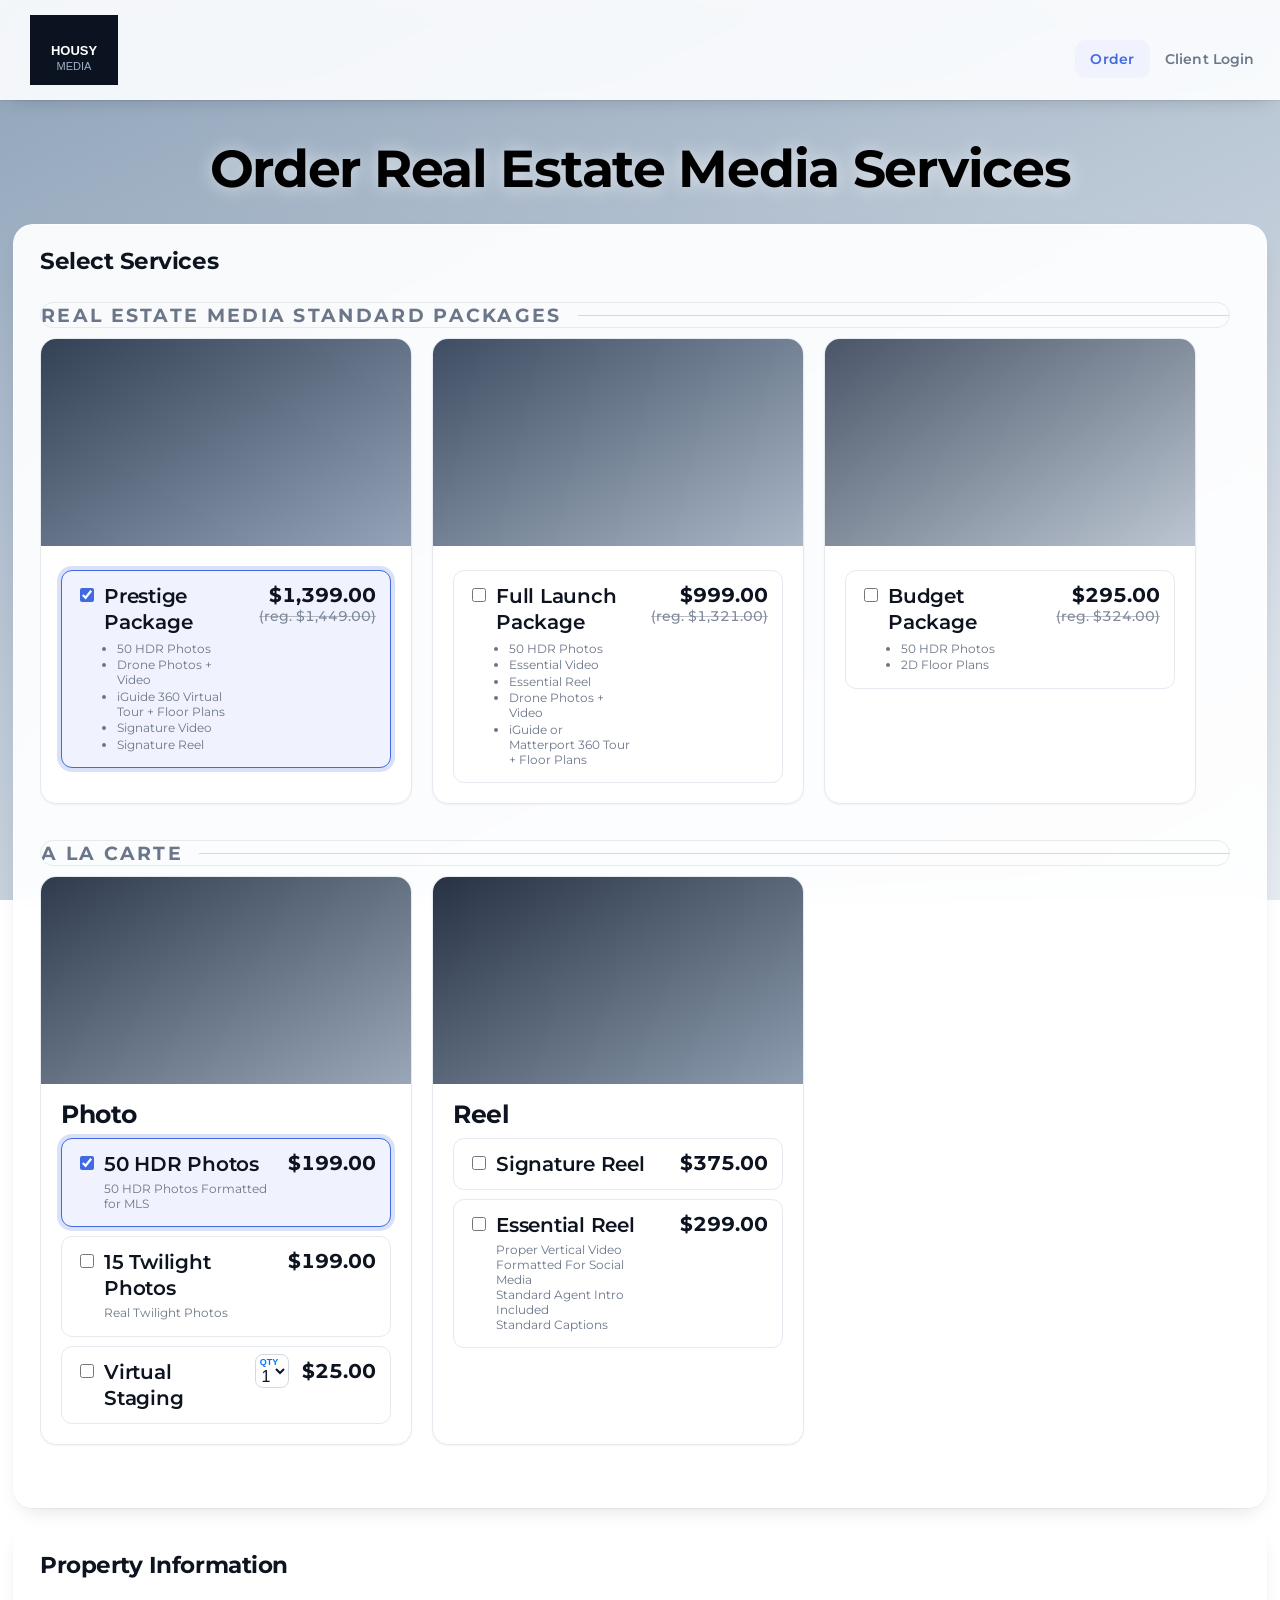
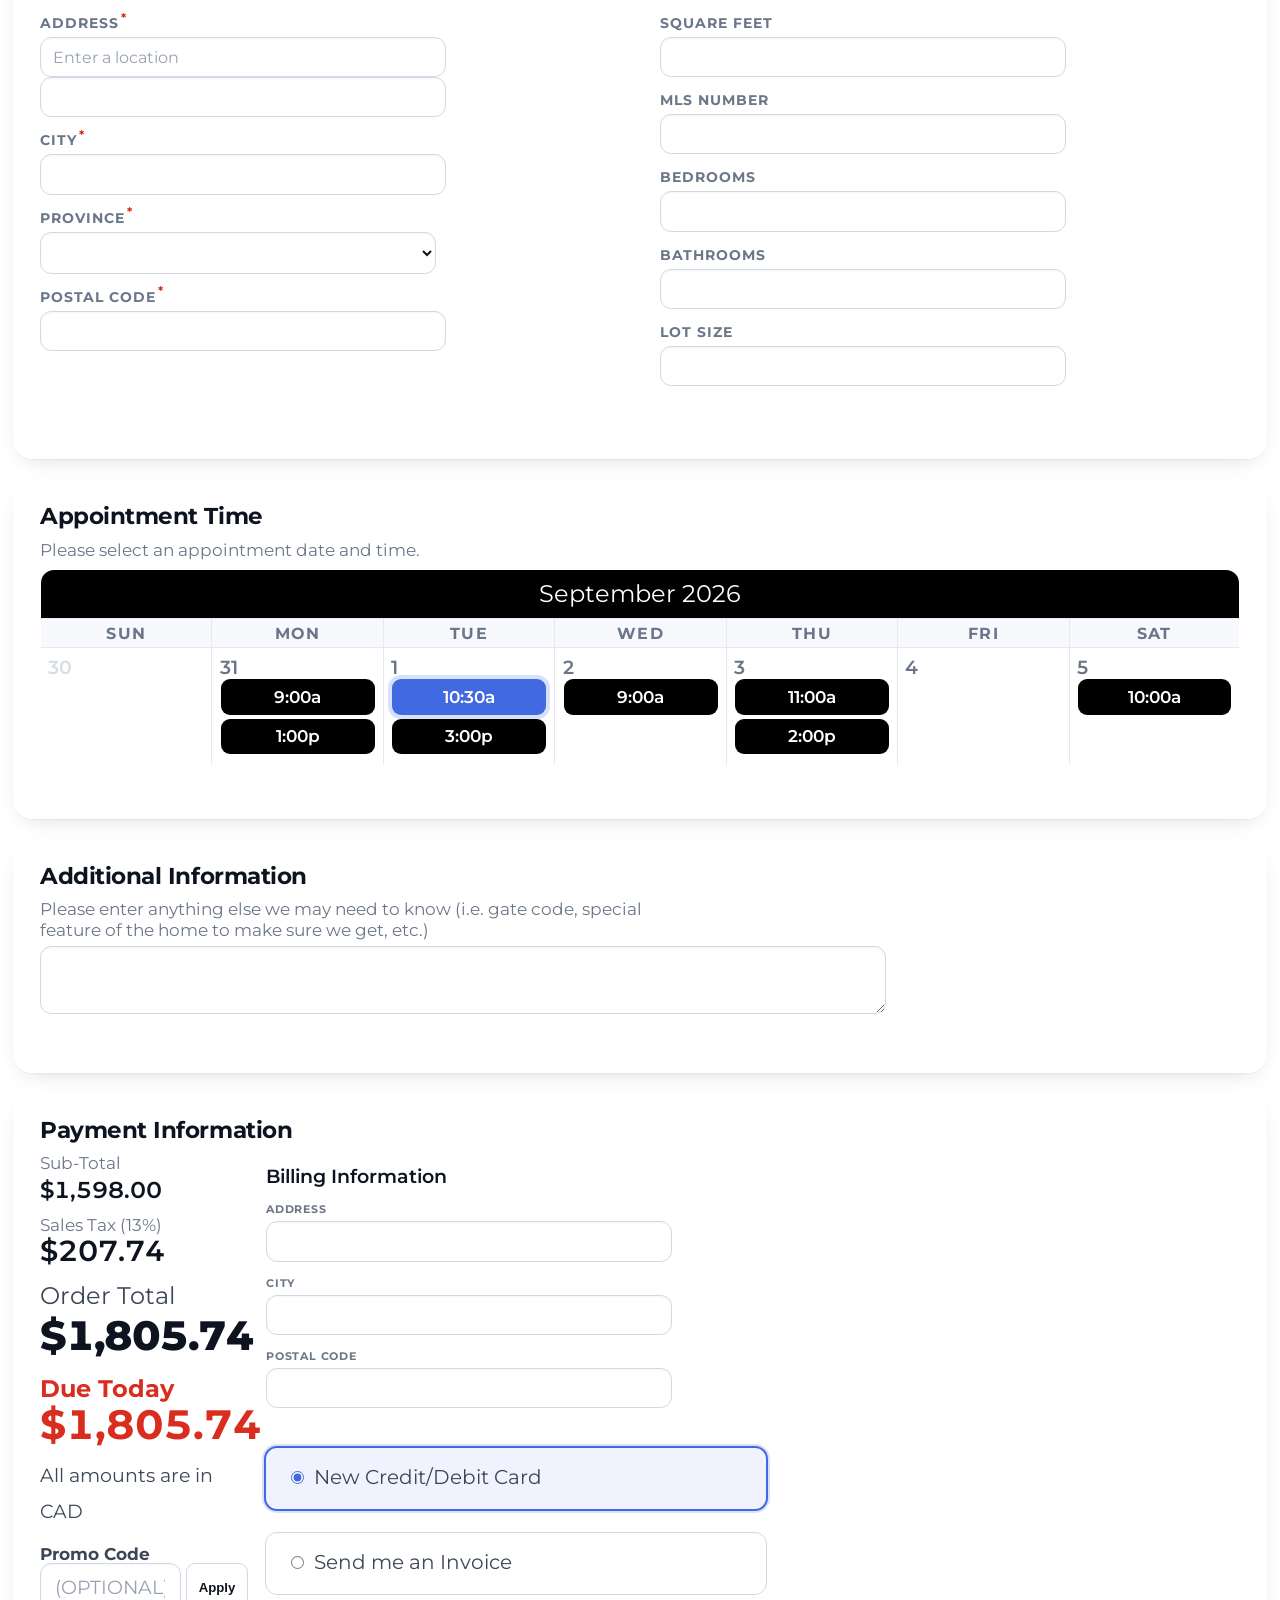
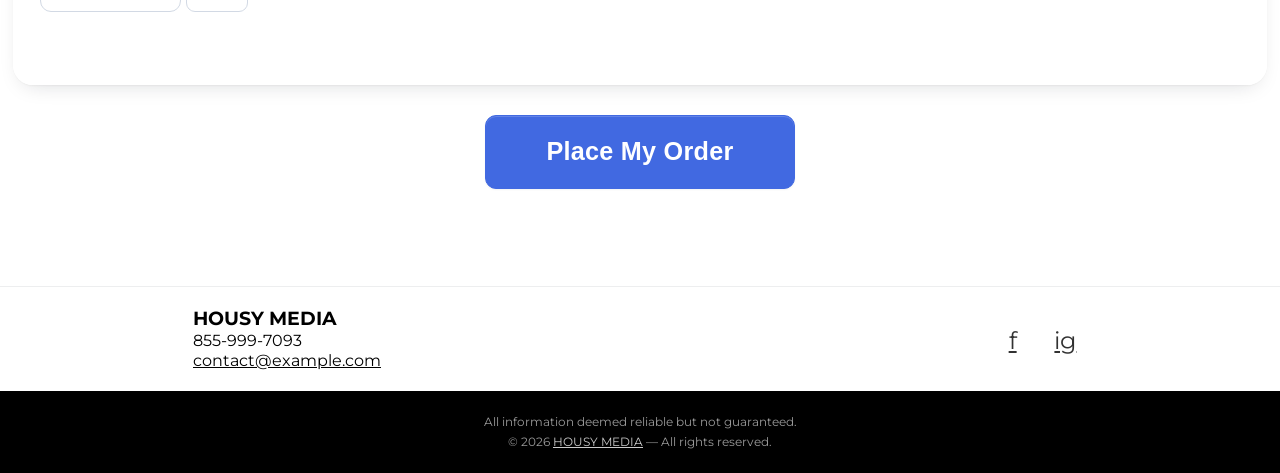
==== preview/hdpics-order.html @ 84f7dd87 "Rewrite makeover against the real HDPhotoHub cart markup The live order page is not Bootstrap — it r" ====
<!doctype html>
<html lang="en">
<head>
<meta charset="utf-8">
<meta name="viewport" content="width=device-width, initial-scale=1">
<title>HDPhotoHub Order Page — Structural Mock</title>
<link rel="stylesheet" href="https://fonts.googleapis.com/css?family=Montserrat:400,700">

<!-- =========================================================================
     BASELINE — the CSS HDPhotoHub generates for this site, reproduced from the
     live page source so this mock starts from the real "before" look.
     No personal data, no tracking, no API keys: structure and styling only.
     ========================================================================= -->
<style>
html, body { font-family:'Montserrat', sans-serif; background:#fff; color:#000; margin:0; }
h1,h2,h3,h4,h5,h6 { font-family:'Montserrat', serif; }
a { color:#000; }
.bg1 { background:#fff; }
body { --radiocheckcolor:#7cf; }

.brandheader { background:#f8f8f8; color:#000; }
.brandheader .headerlogo { max-width:calc(100vw - 40px); max-height:70px; margin:15px 30px; }
.brandheader .nav { position:absolute; top:40px; right:10px; }
.brandheader .nav a { color:#555; font-family:'Montserrat'; font-size:15px; text-decoration:none; display:inline-block; padding:1em 1.5em; }
.brandheader .nav a:hover { color:#222; background:rgba(0,0,0,0.07); }

.fontscale { font-size:1em; }
@media screen and (max-width:639px) { .fontscale { font-size:0.6em; } }
@media screen and (min-width:640px) and (max-width:1023px) { .fontscale { font-size:0.8em; } }

.cart, .cart-order, .cart-complete { background:rgba(255,255,255,0.5); }
.cart-order .cart { background:rgba(255,255,255,0); }

.cart-products { font-size:1.5rem; }
.cart-products .product-category { background:#fcfcfc; box-shadow:0 0 1px #aaa, 1px 1px 1px #ddd; }
.cart-products .product-category label { cursor:pointer; }
.cart-products .regprice { color:#f77; font-size:0.7em; white-space:nowrap; }
.product-category { border-radius:12px; }
.product-category img { border-radius:12px; }
.catname > span { font-size:1em; }
.prodDesc span { font-size:1em !important; }
.prodDesc > div { font-size:0.6em !important; }
input, select { border-radius:0.25em; }

.cart-location { font-size:1.5rem; }
.cart-location input, .cart-location select { border:1px solid #ddd; font-family:'Montserrat'; font-size:1.5rem; padding:0.15em 0.3em; }
.cart-location .cap { width:110px; margin-top:10px; }
.cart-location .inp { width:285px; margin:3px 0; }
.cart-location .req { color:#e00; font-size:0.8em; font-weight:700; position:relative; top:-0.56em; margin-left:0.15em; }

.cart-gcal { font-size:1.5rem; }
.cart-gcal .calendar { border:2px solid #ddd; border-collapse:collapse; width:100%; }
.cart-gcal .calendar thead td { background:#555 !important; color:#fff !important; }
.cart-gcal .calendar th { background:#f8f8f8; border:1px solid #ccc; color:#777; font-size:0.65em; padding:0.3em; width:14.3%; }
.cart-gcal .calendar td { background:#fdfdfd; border:1px solid #ddd; padding:0.3em; vertical-align:top; }
.cart-gcal .calendar .day { font-size:0.8em; }
.cart-gcal .timeslot { background:#7cf; border-radius:4px; color:#fff; cursor:pointer; font-size:0.7em; margin:0 1px 4px 1px; min-height:1.5em; text-align:center; display:flex; align-items:center; justify-content:center; }
.cart-gcal .timeslot:hover { background:#49c; }
.cart-gcal .timeslot.selected { background:#258; }
.cart-gcal .calendar .calheader { background:#000 !important; }
.cart-gcal .timeslot { background:#000 !important; }
.cart-gcal .timeslot:hover { background:#808080 !important; }
.cart-gcal .timeslot.selected { background:#4169E1 !important; }

.cart-note { font-size:1.5rem; }
.cart-note textarea { border:1px solid #ddd; font-family:'Montserrat'; font-size:1.5rem; padding:0.15em 0.3em; width:100%; }

.cart-payment { font-size:1.5rem; }
.cart-payment input, .cart-payment select { font-family:'Montserrat'; font-size:1.5rem; padding:0.15em 0.3em; border:1px solid #ddd; }
.cart-payment label { cursor:pointer; display:inline-block; line-height:1.1em; margin:0.2em 0 0.3em 0; }
.cart-payment .cap { width:110px; margin-top:10px; }
.cart-payment .inp { width:285px; margin:3px 0; }
.cart-payment .payopt { outline:1px solid #bbb; border-radius:0.25em; padding:0.3em 0.75em; }
.cart-payment .payopt.selected { outline:2px solid #444; }

.cart-order { font-size:1.5rem; }
.cart-order button { background:#c0e8ff; border:1px solid #80a8c0; border-radius:0.3em; color:#555; cursor:pointer; font-size:1.2em; font-weight:200; padding:0.3em 1em; }
button.placeorder { border-color:#000; color:#000; background:#4169E1; opacity:1; }
button.placeorder:hover { background:#808080; }
button.placeorder:disabled { background:#4169E1; opacity:0.5; color:#000; }

.brandfooter .icon { display:inline-block; font-size:1.5em; margin:0.2em 0 0.1em 0.4em; opacity:0.8; padding:0.3em; text-align:center; width:1.2em; }
.footer { background:#000; color:#fff; padding:1.7em; font-size:12px; }
.footer a { color:#fff; opacity:0.8; }
.footer .footer-text { text-align:center; }
.footer .norm { opacity:0.6; }
</style>

<!-- Comment out the line below to see the stock "before" look -->
<link rel="stylesheet" href="../css/order-makeover.css">
</head>

<body style="height:auto; background:linear-gradient(155deg,#8ea2b8 0%,#b9c6d4 45%,#e6ebf1 100%) center top / cover no-repeat fixed; overflow-x:hidden !important;">

<div style="position:relative; width:100%; z-index:166;">
  <div class="brandheader bg1" style="position:relative; width:100%;">
    <div style="width:100%; display:inline-block; text-align:left;">
      <a href="#" class="brandanchor"><img class="headerlogo" alt="Housy Media"
        src="data:image/svg+xml;utf8,%3Csvg xmlns='http://www.w3.org/2000/svg' width='88' height='70'%3E%3Crect width='88' height='70' fill='%230b1220'/%3E%3Ctext x='44' y='40' font-family='sans-serif' font-size='13' font-weight='700' fill='%23fff' text-anchor='middle'%3EHOUSY%3C/text%3E%3Ctext x='44' y='55' font-family='sans-serif' font-size='11' fill='%239fb0c6' text-anchor='middle'%3EMEDIA%3C/text%3E%3C/svg%3E"
        style="vertical-align:middle; width:88px; height:70px;"></a>
    </div>
    <div class="nav" style="opacity:1; display:block;">
      <a href="#" class="nav0">Order</a><a href="#" class="nav3">Client Login</a>
    </div>
  </div>
</div>

<div class="title fsize" style="z-index:15; color:#000; text-align:center; margin:0 auto; font-size:25.8px;">
  <div class="fontscale">
    <div class="title-text" style="font-family:Montserrat; font-size:2em; padding:0.75em 0 0.5em 0;">Order Real Estate Media Services</div>
  </div>
</div>

<!-- ===================== SELECT SERVICES ===================== -->
<div class="cart cart-products" style="margin:0 auto; padding:5px 30px; max-width:1200px; z-index:13;">
  <div class="fontscale"><h2 style="margin:0 0 0.5em; opacity:1;">Select Services</h2></div>
  <div class="wrapper" style="overflow:hidden;">
    <div class="content" style="display:flex; flex-wrap:wrap; margin:-10px -10px 30px; opacity:1;">

      <div class="product-category pc74816" hd-pcid="74816" hd-divider="true" style="margin:10px; background-color:transparent; box-shadow:none; text-align:center; width:370px !important;">
        <div style="padding:15px 20px;"><div class="catname" style="font-size:1.5rem; font-weight:700; text-align:center;"><span>Real Estate Media Standard Packages</span></div></div>
      </div>

      <div class="product-category pc74827" hd-pcid="74827" hd-divider="false" style="margin:10px; width:370px !important;">
        <img class="propheight" width="370" height="207" style="width:370px; height:207px;"
          src="data:image/svg+xml;utf8,%3Csvg xmlns='http://www.w3.org/2000/svg' width='370' height='207'%3E%3Cdefs%3E%3ClinearGradient id='g' x1='0' y1='0' x2='1' y2='1'%3E%3Cstop offset='0' stop-color='%23334155'/%3E%3Cstop offset='1' stop-color='%2394a3b8'/%3E%3C/linearGradient%3E%3C/defs%3E%3Crect width='370' height='207' fill='url(%23g)'/%3E%3C/svg%3E">
        <div style="padding:15px 20px 20px 20px;">
          <div class="catname" style="font-size:1.5rem; font-weight:700;"><span></span></div>
          <div>
            <label for="prod376984" class="product pc74827 p376984 package">
              <table border="0" cellspacing="0" cellpadding="0" style="font-size:1.25rem; margin-top:0.5em;">
                <tbody><tr>
                  <td style="width:28px; min-width:28px; vertical-align:top;"><input type="checkbox" name="products" id="prod376984" checked></td>
                  <td class="prodDesc" style="width:310px; vertical-align:top;">
                    <span class="pname376984">Prestige Package</span>
                    <div style="font-size:0.75em; margin:0.1em 0 0.3em 0; opacity:0.8;">
                      <ul style="margin:0.3em 0 0 -0.5em;"><li>50 HDR Photos</li><li>Drone Photos + Video</li><li>iGuide 360 Virtual Tour + Floor Plans</li><li>Signature Video</li><li>Signature Reel</li></ul>
                    </div>
                  </td>
                  <td class="price price376984" style="width:52px; text-align:right; vertical-align:top; white-space:nowrap;">
                    $1,399.00<div class="regprice">(reg. $1,449.00)</div>
                  </td>
                </tr></tbody>
              </table>
            </label>
          </div>
        </div>
      </div>

      <div class="product-category pc74814" hd-pcid="74814" hd-divider="false" style="margin:10px; width:370px !important;">
        <img class="propheight" width="370" height="207" style="width:370px; height:207px;"
          src="data:image/svg+xml;utf8,%3Csvg xmlns='http://www.w3.org/2000/svg' width='370' height='207'%3E%3Cdefs%3E%3ClinearGradient id='g' x1='0' y1='0' x2='1' y2='1'%3E%3Cstop offset='0' stop-color='%233f4d63'/%3E%3Cstop offset='1' stop-color='%23a8b6c6'/%3E%3C/linearGradient%3E%3C/defs%3E%3Crect width='370' height='207' fill='url(%23g)'/%3E%3C/svg%3E">
        <div style="padding:15px 20px 20px 20px;">
          <div class="catname" style="font-size:1.5rem; font-weight:700;"><span></span></div>
          <div>
            <label for="prod376957" class="product pc74814 p376957 package">
              <table border="0" cellspacing="0" cellpadding="0" style="font-size:1.25rem; margin-top:0.5em;">
                <tbody><tr>
                  <td style="width:28px; min-width:28px; vertical-align:top;"><input type="checkbox" name="products" id="prod376957"></td>
                  <td class="prodDesc" style="width:310px; vertical-align:top;">
                    <span class="pname376957">Full Launch Package</span>
                    <div style="font-size:0.75em; margin:0.1em 0 0.3em 0; opacity:0.8;">
                      <ul style="margin:0.3em 0 0 -0.5em;"><li>50 HDR Photos</li><li>Essential Video</li><li>Essential Reel</li><li>Drone Photos + Video</li><li>iGuide or Matterport 360 Tour + Floor Plans</li></ul>
                    </div>
                  </td>
                  <td class="price price376957" style="width:52px; text-align:right; vertical-align:top; white-space:nowrap;">
                    $999.00<div class="regprice">(reg. $1,321.00)</div>
                  </td>
                </tr></tbody>
              </table>
            </label>
          </div>
        </div>
      </div>

      <div class="product-category pc74824" hd-pcid="74824" hd-divider="false" style="margin:10px; width:370px !important;">
        <img class="propheight" width="370" height="207" style="width:370px; height:207px;"
          src="data:image/svg+xml;utf8,%3Csvg xmlns='http://www.w3.org/2000/svg' width='370' height='207'%3E%3Cdefs%3E%3ClinearGradient id='g' x1='0' y1='0' x2='1' y2='1'%3E%3Cstop offset='0' stop-color='%234a5568'/%3E%3Cstop offset='1' stop-color='%23bcc6d2'/%3E%3C/linearGradient%3E%3C/defs%3E%3Crect width='370' height='207' fill='url(%23g)'/%3E%3C/svg%3E">
        <div style="padding:15px 20px 20px 20px;">
          <div class="catname" style="font-size:1.5rem; font-weight:700;"><span></span></div>
          <div>
            <label for="prod376970" class="product pc74824 p376970 package">
              <table border="0" cellspacing="0" cellpadding="0" style="font-size:1.25rem; margin-top:0.5em;">
                <tbody><tr>
                  <td style="width:28px; min-width:28px; vertical-align:top;"><input type="checkbox" name="products" id="prod376970"></td>
                  <td class="prodDesc" style="width:310px; vertical-align:top;">
                    <span class="pname376970">Budget Package</span>
                    <div style="font-size:0.75em; margin:0.1em 0 0.3em 0; opacity:0.8;">
                      <ul style="margin:0.3em 0 0 -0.5em;"><li>50 HDR Photos</li><li>2D Floor Plans</li></ul>
                    </div>
                  </td>
                  <td class="price price376970" style="width:52px; text-align:right; vertical-align:top; white-space:nowrap;">
                    $295.00<div class="regprice">(reg. $324.00)</div>
                  </td>
                </tr></tbody>
              </table>
            </label>
          </div>
        </div>
      </div>

      <div class="product-category pc74813" hd-pcid="74813" hd-divider="true" style="margin:10px; background-color:transparent; box-shadow:none; text-align:center; width:370px !important;">
        <div style="padding:15px 20px;"><div class="catname" style="font-size:1.5rem; font-weight:700; text-align:center;"><span>A La Carte</span></div></div>
      </div>

      <div class="product-category pc58403" hd-pcid="58403" hd-divider="false" style="margin:10px; width:370px !important;">
        <img class="propheight" width="370" height="208" style="width:370px; height:208px;"
          src="data:image/svg+xml;utf8,%3Csvg xmlns='http://www.w3.org/2000/svg' width='370' height='208'%3E%3Cdefs%3E%3ClinearGradient id='g' x1='0' y1='0' x2='1' y2='1'%3E%3Cstop offset='0' stop-color='%232f3b4d'/%3E%3Cstop offset='1' stop-color='%2399a7b8'/%3E%3C/linearGradient%3E%3C/defs%3E%3Crect width='370' height='208' fill='url(%23g)'/%3E%3C/svg%3E">
        <div style="padding:15px 20px 20px 20px;">
          <div class="catname" style="font-size:1.5rem; font-weight:700;"><span>Photo</span></div>
          <div>
            <label for="prod283627" class="product pc58403 p283627">
              <table border="0" cellspacing="0" cellpadding="0" style="font-size:1.25rem; margin-top:0.5em;">
                <tbody><tr>
                  <td style="width:28px; min-width:28px; vertical-align:top;"><input type="checkbox" name="products" id="prod283627" checked></td>
                  <td class="prodDesc" style="width:310px; vertical-align:top;">
                    <span class="pname283627">50 HDR Photos</span>
                    <div style="font-size:0.75em; margin:0.1em 0 0.3em 0; opacity:0.8;"><div style="margin-top:0.3em;">50 HDR Photos Formatted for MLS</div></div>
                  </td>
                  <td class="price price283627" style="width:52px; text-align:right; vertical-align:top; white-space:nowrap;">$199.00</td>
                </tr></tbody>
              </table>
            </label>
            <label for="prod340385" class="product pc58403 p340385">
              <table border="0" cellspacing="0" cellpadding="0" style="font-size:1.25rem; margin-top:0.5em;">
                <tbody><tr>
                  <td style="width:28px; min-width:28px; vertical-align:top;"><input type="checkbox" name="products" id="prod340385"></td>
                  <td class="prodDesc" style="width:310px; vertical-align:top;">
                    <span class="pname340385">15 Twilight Photos</span>
                    <div style="font-size:0.75em; margin:0.1em 0 0.3em 0; opacity:0.8;"><div style="margin-top:0.3em;">Real Twilight Photos</div></div>
                  </td>
                  <td class="price price340385" style="width:52px; text-align:right; vertical-align:top; white-space:nowrap;">$199.00</td>
                </tr></tbody>
              </table>
            </label>
            <label for="prod340387" class="product pc58403 p340387">
              <table border="0" cellspacing="0" cellpadding="0" style="font-size:1.25rem; margin-top:0.5em;">
                <tbody><tr>
                  <td style="width:28px; min-width:28px; vertical-align:top;"><input type="checkbox" name="products" id="prod340387"></td>
                  <td class="prodDesc" style="width:310px; vertical-align:top;"><span class="pname340387">Virtual Staging</span></td>
                  <td class="qty qty340387" style="width:30px; position:relative; vertical-align:top; text-align:center; white-space:nowrap; padding:0 5px;">
                    <div style="color:#0075ff; font-family:sans-serif; font-size:9px; font-weight:700; position:absolute; left:10px; top:-2px;">QTY</div>
                    <select id="pqty340387" style="padding:12px 0.1em 0.1em 0.1em; margin:-5px 0 -7px 0;"><option>1</option><option>2</option></select>
                  </td>
                  <td class="price price340387" style="width:52px; text-align:right; vertical-align:top; white-space:nowrap;">$25.00</td>
                </tr></tbody>
              </table>
            </label>
          </div>
        </div>
      </div>

      <div class="product-category pc58411" hd-pcid="58411" hd-divider="false" style="margin:10px; width:370px !important;">
        <img class="propheight" width="370" height="208" style="width:370px; height:208px;"
          src="data:image/svg+xml;utf8,%3Csvg xmlns='http://www.w3.org/2000/svg' width='370' height='208'%3E%3Cdefs%3E%3ClinearGradient id='g' x1='0' y1='0' x2='1' y2='1'%3E%3Cstop offset='0' stop-color='%23273244'/%3E%3Cstop offset='1' stop-color='%238e9db0'/%3E%3C/linearGradient%3E%3C/defs%3E%3Crect width='370' height='208' fill='url(%23g)'/%3E%3C/svg%3E">
        <div style="padding:15px 20px 20px 20px;">
          <div class="catname" style="font-size:1.5rem; font-weight:700;"><span>Reel</span></div>
          <div>
            <label for="prod361577" class="product pc58411 p361577">
              <table border="0" cellspacing="0" cellpadding="0" style="font-size:1.25rem; margin-top:0.5em;">
                <tbody><tr>
                  <td style="width:28px; min-width:28px; vertical-align:top;"><input type="checkbox" name="products" id="prod361577"></td>
                  <td class="prodDesc" style="width:310px; vertical-align:top;"><span class="pname361577">Signature Reel</span></td>
                  <td class="price price361577" style="width:52px; text-align:right; vertical-align:top; white-space:nowrap;">$375.00</td>
                </tr></tbody>
              </table>
            </label>
            <label for="prod283638" class="product pc58411 p283638">
              <table border="0" cellspacing="0" cellpadding="0" style="font-size:1.25rem; margin-top:0.5em;">
                <tbody><tr>
                  <td style="width:28px; min-width:28px; vertical-align:top;"><input type="checkbox" name="products" id="prod283638"></td>
                  <td class="prodDesc" style="width:310px; vertical-align:top;">
                    <span class="pname283638">Essential Reel</span>
                    <div style="font-size:0.75em; margin:0.1em 0 0.3em 0; opacity:0.8;"><div style="margin-top:0.3em;">Proper Vertical Video Formatted For Social Media<br>Standard Agent Intro Included<br>Standard Captions</div></div>
                  </td>
                  <td class="price price283638" style="width:52px; text-align:right; vertical-align:top; white-space:nowrap;">$299.00</td>
                </tr></tbody>
              </table>
            </label>
          </div>
        </div>
      </div>

    </div>
  </div>
</div>

<!-- ===================== PROPERTY INFORMATION ===================== -->
<div class="cart cart-location" style="margin:0 auto; padding:5px 30px; max-width:1200px; z-index:12;">
  <div class="fontscale"><h2 style="margin:0 0 0.5em; opacity:1;">Property Information</h2></div>
  <div class="wrapper" style="overflow:hidden;">
    <div class="content" style="margin-bottom:40px; opacity:1;">
      <div style="display:flex; flex-wrap:wrap; margin-right:-40px;">
        <div class="col1" style="flex-basis:300px; flex-grow:1; margin:10px 40px 10px 0">
          <div style="display:flex; flex-wrap:wrap;">
            <div class="cap" style="width:65px;"><span style="white-space:nowrap;">Address<span class="req">*</span></span></div>
            <div class="inp" style="width:95px;"><input type="text" name="search_address" maxlength="100" style="width:100%;" placeholder="Enter a location"></div>
            <div class="cap" style="width:65px;"></div>
            <div class="inp" style="width:95px;"><input type="text" name="search_address2" maxlength="100" style="width:100%;"></div>
            <div class="cap" style="width:65px;"><span style="white-space:nowrap;">City<span class="req">*</span></span></div>
            <div class="inp" style="width:95px;"><input type="text" name="search_city" maxlength="30" style="width:100%;"></div>
            <div class="cap" style="width:65px;"><span style="white-space:nowrap;">Province<span class="req">*</span></span></div>
            <div class="inp" style="width:95px;"><select name="state" style="width:calc(100% + 16px);"><option value="" selected></option><option>ON</option><option>BC</option></select></div>
            <div class="cap" style="width:65px;"><span style="white-space:nowrap;">Postal Code<span class="req">*</span></span></div>
            <div class="inp" style="width:95px;"><input type="text" name="search_zipcode" maxlength="7" style="width:100%;"></div>
            <div class="cap" style="width:65px;"></div>
          </div>
        </div>
        <div class="col2" style="flex-basis:300px; flex-grow:1; margin:10px 40px 10px 0">
          <div style="display:flex; flex-wrap:wrap;">
            <div class="cap" style="width:65px;"><span style="white-space:nowrap;">Square Feet</span></div>
            <div class="inp" style="width:95px;"><input type="text" name="squarefeet" maxlength="7" style="width:100%;"></div>
            <div class="cap" style="width:65px;"><span style="white-space:nowrap;">MLS Number</span></div>
            <div class="inp" style="width:95px;"><input type="text" name="mls" maxlength="24" style="width:100%;"></div>
            <div class="cap" style="width:65px;"><span style="white-space:nowrap;">Bedrooms</span></div>
            <div class="inp" style="width:95px;"><input type="text" name="bedrooms" maxlength="2" style="width:100%;"></div>
            <div class="cap" style="width:65px;"><span style="white-space:nowrap;">Bathrooms</span></div>
            <div class="inp" style="width:95px;"><input type="text" name="bathrooms" maxlength="5" style="width:100%;"></div>
            <div class="cap" style="width:65px;"><span style="white-space:nowrap;">Lot Size</span></div>
            <div class="inp" style="width:95px;"><input type="text" name="lotsize" maxlength="16" style="width:100%;"></div>
          </div>
        </div>
      </div>
    </div>
  </div>
</div>

<!-- ===================== APPOINTMENT TIME ===================== -->
<div class="cart cart-gcal" style="margin:0 auto; padding:5px 30px; max-width:1200px; z-index:10;">
  <div class="fontscale"><h2 style="margin:0 0 0.5em 0; opacity:1;">Appointment Time</h2></div>
  <div class="wrapper" style="margin:0 -20px;">
    <div class="content" style="margin-bottom:30px; padding:0 20px; overflow-x:auto;">
      <div class="caption" style="margin:-0.15em 0 0.5em 0;">Please select an appointment date and time.</div>
      <div class="calendars">
        <table class="calendar">
          <thead><tr><td class="calheader" colspan="7" style="padding:0.4em; text-align:center;">September 2026</td></tr></thead>
          <tbody>
            <tr><th>Sun</th><th>Mon</th><th>Tue</th><th>Wed</th><th>Thu</th><th>Fri</th><th>Sat</th></tr>
            <tr>
              <td><div class="day past">30</div></td>
              <td><div class="day">31</div><div class="timeslot">9:00a</div><div class="timeslot">1:00p</div></td>
              <td><div class="day">1</div><div class="timeslot selected">10:30a</div><div class="timeslot">3:00p</div></td>
              <td><div class="day">2</div><div class="timeslot">9:00a</div></td>
              <td><div class="day">3</div><div class="timeslot">11:00a</div><div class="timeslot">2:00p</div></td>
              <td><div class="day">4</div></td>
              <td><div class="day">5</div><div class="timeslot">10:00a</div></td>
            </tr>
          </tbody>
        </table>
      </div>
    </div>
  </div>
</div>

<!-- ===================== ADDITIONAL INFORMATION ===================== -->
<div class="cart cart-note" style="margin:0 auto; padding:5px 30px; max-width:1200px; z-index:7;">
  <div class="fontscale"><h2 style="margin:0 0 0.5em 0; opacity:1;">Additional Information</h2></div>
  <div class="wrapper">
    <div class="content" style="margin-bottom:30px;">
      <div style="line-height:1.2em; margin:-0.15em 0 0.3em 0;">Please enter anything else we may need to know (i.e. gate code, special feature of the home to make sure we get, etc.)</div>
      <div style="padding:0 20px 0 0;"><textarea name="note" rows="2" style="height:46.8px;"></textarea></div>
    </div>
  </div>
</div>

<!-- ===================== PAYMENT ===================== -->
<div class="cart cart-payment nocardonfile" style="margin:0 auto; padding:5px 30px; max-width:1200px; z-index:5;">
  <div class="fontscale"><h2 style="margin:0 0 0.5em 0; opacity:1;">Payment Information</h2></div>
  <div class="wrapper" style="margin:0 -10px; padding:0 10px;">
    <div class="content" style="margin-bottom:20px;">
      <div style="display:inline-block; width:220px; line-height:1.5em; padding-bottom:1em; vertical-align:top;">
        <div class="subtotal" style="font-size:0.7em; margin-bottom:0.5em;">
          <div style="line-height:1em;">Sub-Total</div><div class="subtotalamount" style="font-size:1.37em;">$1,598.00</div>
        </div>
        <div class="salestax" style="font-size:0.7em; margin-bottom:0.5em;">
          <div style="line-height:1em;">Sales Tax <span class="taxrate">(13%)</span></div><div class="taxamount" style="font-size:1.7em;">$207.74</div>
        </div>
        Order Total
        <div class="total" style="font-size:1.7em;">$1,805.74</div>
        <div class="deposit" style="color:#F00; margin-top:0.5em; font-weight:700;">
          Due Today<div class="depositamount" style="font-size:1.7em;">$1,805.74</div>
        </div>
        <div style="font-size:0.8em; margin-top:0.75em;">All amounts are in CAD</div>
        <div class="promocode">
          <div style="font-size:0.7em; font-weight:700; line-height:1em; margin-top:1em;">Promo Code</div>
          <div style="display:flex;">
            <input type="text" name="sPromoCode" placeholder="(optional)" style="font-size:0.85em; margin-right:5px; padding:0.25em 0.4em; text-transform:uppercase; width:75px;">
            <button style="font-size:0.5em; border-radius:0.5em; border:1px solid #888; padding:0 0.4em;">Apply</button>
          </div>
        </div>
      </div>
      <div style="display:inline-block; width:100%; max-width:500px; padding-bottom:1em;">
        <div class="billing-address" style="flex-basis:300px; flex-grow:1; margin:10px 40px 40px 0;">
          Billing Information<br>
          <div style="display:flex; flex-wrap:wrap;">
            <div class="cap" style="width:152px;"><span style="white-space:nowrap;">Address</span></div>
            <div class="inp" style="width:178px;"><input type="text" name="search_BillingAddress" maxlength="100" style="width:100%;"></div>
            <div class="cap" style="width:152px;"><span style="white-space:nowrap;">City</span></div>
            <div class="inp" style="width:178px;"><input type="text" name="search_BillingCity" maxlength="30" style="width:100%;"></div>
            <div class="cap" style="width:152px;"><span style="white-space:nowrap;">Postal Code</span></div>
            <div class="inp" style="width:178px;"><input type="text" name="search_BillingZipcode" maxlength="7" style="width:100%;"></div>
          </div>
        </div>
        <div class="paymentoptions" style="display:flex; flex-direction:column; gap:1em; width:100%; max-width:500px; padding-bottom:1em;">
          <div class="payopt payopt1 payopt2 selected">
            <div><div style="display:inline-block; width:1.2em;"><input type="radio" name="nPayType" id="cart-payment-type2" checked></div>
            <label for="cart-payment-type2">New Credit/Debit Card</label></div>
          </div>
          <div class="payopt payopt3">
            <div style="display:inline-block; width:1.2em;"><input type="radio" name="nPayType" id="cart-payment-type3"></div>
            <label for="cart-payment-type3">Send me an Invoice</label>
          </div>
        </div>
      </div>
    </div>
  </div>
</div>

<!-- ===================== PLACE ORDER ===================== -->
<div class="cart-order" style="margin:0 auto; padding:10px 30px 30px 30px; text-align:center; max-width:1200px; z-index:4;">
  <div class="cart">
    <button class="placeorder">Place My Order</button>
    <div class="afterspace" style="height:3rem;"></div>
  </div>
</div>

<div class="brandfooter footersnap" style="position:relative; background:#fff; color:#000; z-index:3;">
  <div class="content" style="margin:0 auto; padding:1em; max-width:900px;">
    <table style="width:100%;"><tbody><tr>
      <td style="line-height:1.3em;">
        <div style="font-size:1.2em; font-weight:700; line-height:1.3em;">HOUSY MEDIA</div>
        <div>855-999-7093</div>
        <a href="#" style="color:#000;">contact@example.com</a>
      </td>
      <td style="text-align:right;"><a href="#" class="icon">f</a><a href="#" class="icon">ig</a></td>
    </tr></tbody></table>
  </div>
</div>

<div class="footer footersnap fc1 bg2" style="background:#000; color:#fff; z-index:2;">
  <div class="footer-text">
    <span class="stack"><span class="norm">All information deemed reliable but not guaranteed.</span></span><br>
    <span class="stack"><span class="norm">© 2026 </span><a href="#">HOUSY MEDIA</a><span class="norm"> — All rights reserved.</span></span>
  </div>
</div>

</body>
</html>
---- css/order-makeover.css ----
/* ==========================================================================
   Housy Media — Order Page CSS Makeover  ·  v3
   https://housymedia.hd.pics/order

   Written against the real HDPhotoHub cart markup (cart-products,
   cart-location, cart-gcal, cart-note, cart-payment, cart-order), not
   Bootstrap. Paste the whole file into the custom CSS field of your
   HDPhotoHub site settings.

   RE-BRAND: change --hm-brand below. It defaults to #4169E1, the accent
   your cart already uses for selected time slots and the order button, so
   everything matches out of the box.

   SAFE BY DESIGN: this file never sets height, opacity, or display on
   .wrapper / .content / label.product — the cart's JavaScript animates
   those to reveal each step and to hide filtered products. Restyling them
   breaks ordering.
   ========================================================================== */

/* --------------------------------------------------------------------------
   0. Design tokens
   -------------------------------------------------------------------------- */
:root {
  /* Brand — the one value worth changing */
  --hm-brand:        #4169E1;

  /* Derived shades: static fallback first, color-mix() for modern browsers */
  --hm-brand-dark:   #2f52c2;
  --hm-brand-dark:   color-mix(in srgb, var(--hm-brand) 82%, #000);
  --hm-brand-soft:   #eef2fd;
  --hm-brand-soft:   color-mix(in srgb, var(--hm-brand) 8%, #fff);
  --hm-brand-line:   #c2cff6;
  --hm-brand-line:   color-mix(in srgb, var(--hm-brand) 32%, #fff);

  /* Neutrals */
  --hm-ink:          #0d1420;
  --hm-text:         #3c4657;
  --hm-muted:        #6b7688;
  --hm-faint:        #98a2b1;
  --hm-card:         #ffffff;
  --hm-border:       #e5e9f0;
  --hm-border-str:   #d2d9e4;

  --hm-success:      #0f9d63;
  --hm-danger:       #d92d20;

  /* Shape & depth */
  --hm-radius-lg:    20px;   /* section panels          */
  --hm-radius:       16px;   /* product cards           */
  --hm-radius-sm:    11px;   /* rows, inputs, buttons   */
  --hm-shadow-xs:    0 1px 2px rgba(13, 20, 32, .05);
  --hm-shadow:       0 1px 2px rgba(13, 20, 32, .04),
                     0 8px 22px -10px rgba(13, 20, 32, .18);
  --hm-shadow-md:    0 2px 4px rgba(13, 20, 32, .05),
                     0 18px 40px -16px rgba(13, 20, 32, .28);
  --hm-ring:         0 0 0 4px rgba(65, 105, 225, .18);
  --hm-ring:         0 0 0 4px color-mix(in srgb, var(--hm-brand) 20%, transparent);

  /* Motion */
  --hm-ease:         cubic-bezier(.2, .7, .3, 1);
  --hm-fast:         .15s var(--hm-ease);
}

/* --------------------------------------------------------------------------
   1. Typography — keeps Montserrat, your site font
   -------------------------------------------------------------------------- */
body {
  color: var(--hm-text);
  -webkit-font-smoothing: antialiased;
  -moz-osx-font-smoothing: grayscale;
}

h1, h2, h3, h4, h5, h6 {
  font-family: 'Montserrat', sans-serif !important;
  color: var(--hm-ink);
  letter-spacing: -0.02em;
}

/* Every price and total lines up in a column */
.price, .regprice, .total, .subtotalamount, .taxamount, .depositamount,
.payamount, .allowamount, .savingsamount, td.price {
  font-variant-numeric: tabular-nums;
  font-feature-settings: 'tnum' 1;
}

/* --------------------------------------------------------------------------
   2. Brand header & page title
   -------------------------------------------------------------------------- */
.brandheader {
  background: rgba(255, 255, 255, .9) !important;
  backdrop-filter: saturate(160%) blur(10px);
  -webkit-backdrop-filter: saturate(160%) blur(10px);
  box-shadow: 0 1px 0 rgba(13, 20, 32, .07), 0 6px 20px -12px rgba(13, 20, 32, .35);
}

.brandheader .nav a {
  font-weight: 600 !important;
  font-size: 14px !important;
  letter-spacing: .01em;
  color: var(--hm-muted) !important;
  border-radius: 10px;
  padding: .7em 1.1em !important;
  transition: color var(--hm-fast), background-color var(--hm-fast);
}
.brandheader .nav a:hover {
  color: var(--hm-ink) !important;
  background: rgba(13, 20, 32, .05) !important;
}
.brandheader .nav a.nav0 {
  color: var(--hm-brand) !important;
  background: var(--hm-brand-soft) !important;
}

.title-text {
  font-weight: 700 !important;
  letter-spacing: -0.025em;
  line-height: 1.15;
  /* Keeps the title readable wherever the hero photo is busy */
  text-shadow: 0 1px 18px rgba(255, 255, 255, .65);
}

/* --------------------------------------------------------------------------
   3. Section panels — each cart module becomes a card on the hero photo
   -------------------------------------------------------------------------- */
.cart {
  background: rgba(255, 255, 255, .93) !important;
  backdrop-filter: saturate(140%) blur(14px);
  -webkit-backdrop-filter: saturate(140%) blur(14px);
  border: 1px solid rgba(255, 255, 255, .6);
  border-radius: var(--hm-radius-lg);
  box-shadow: var(--hm-shadow);
  padding: 22px 26px !important;
  margin: 0 auto 20px !important;
}

/* Steps the customer hasn't reached yet stay quiet instead of showing an
   empty card. The cart's JS puts height:0 on those wrappers. */
.cart:has(> .wrapper[style*="height: 0"]),
.cart:has(> .wrapper[style*="height:0"]) {
  background: rgba(255, 255, 255, .5) !important;
  border-color: transparent;
  box-shadow: none;
  backdrop-filter: none;
  -webkit-backdrop-filter: none;
}

/* The order button sits on its own, no panel */
.cart-order .cart,
.cart-order .cart-complete {
  background: transparent !important;
  border: 0;
  box-shadow: none;
  backdrop-filter: none;
  -webkit-backdrop-filter: none;
  padding: 0 !important;
}

.cart h2 {
  font-size: 1.45rem !important;
  font-weight: 700 !important;
  color: var(--hm-ink);
}

/* --------------------------------------------------------------------------
   4. Service picker — category headings
   -------------------------------------------------------------------------- */

/* Divider categories are section headings, so let them span the whole row
   instead of sitting in a narrow 370px box beside the cards. */
.cart-products .product-category[hd-divider="true"] {
  flex-basis: 100% !important;
  background: transparent !important;
  box-shadow: none !important;
  text-align: left !important;
  margin: 26px 20px 0 10px !important;
}

.cart-products .product-category[hd-divider="true"] > div { padding: 0 !important; }

.cart-products .product-category[hd-divider="true"] .catname {
  display: flex;
  align-items: center;
  gap: 16px;
  text-align: left !important;
  font-size: .8em !important;
  font-weight: 700 !important;
  letter-spacing: .12em;
  text-transform: uppercase;
  color: var(--hm-muted);
}
.cart-products .product-category[hd-divider="true"] .catname::after {
  content: '';
  flex: 1;
  height: 1px;
  background: var(--hm-border-str);
}

/* --------------------------------------------------------------------------
   5. Service picker — product cards
   -------------------------------------------------------------------------- */
.cart-products .product-category {
  background: var(--hm-card) !important;
  border: 1px solid var(--hm-border);
  border-radius: var(--hm-radius) !important;
  box-shadow: var(--hm-shadow-xs) !important;
  overflow: hidden;
  transition: box-shadow .2s var(--hm-ease), transform .2s var(--hm-ease),
              border-color .2s var(--hm-ease);
}

.cart-products .product-category:not([hd-divider="true"]):hover {
  transform: translateY(-2px);
  box-shadow: var(--hm-shadow) !important;
  border-color: var(--hm-border-str);
}

/* Thumbnails go edge to edge and stay fluid */
.cart-products .product-category > img,
.cart-products .product-category > iframe {
  display: block;
  width: 100% !important;
  height: auto !important;
  aspect-ratio: 370 / 207;
  object-fit: cover;
  border-radius: 0 !important;
}

/* Category name inside a card (Photo, Video, Reel, Drone …) */
.cart-products .product-category:not([hd-divider="true"]) .catname {
  font-size: 1.05em !important;
  font-weight: 700 !important;
  letter-spacing: -0.015em;
  color: var(--hm-ink);
}
.cart-products .product-category .catname:empty,
.cart-products .product-category .catname > span:empty { display: none; }

/* --------------------------------------------------------------------------
   6. Service picker — the rows the customer actually chooses
       Styling targets the inner <table>, never the <label>: the cart's JS
       shows and hides products with display on the label itself.
   -------------------------------------------------------------------------- */
.cart-products label.product > table {
  width: 100% !important;
  border-collapse: separate !important;
  border-spacing: 0;
  margin: .45em 0 0 !important;
  padding: .6em .7em;
  background: #fff;
  border: 1px solid var(--hm-border);
  border-radius: var(--hm-radius-sm);
  transition: border-color var(--hm-fast), background-color var(--hm-fast),
              box-shadow var(--hm-fast);
}

.cart-products label.product:hover > table {
  border-color: var(--hm-brand-line);
  background: var(--hm-brand-soft);
}

/* Selected — brand ring and tint, so a chosen service is unmistakable */
.cart-products label.product:has(input[type="checkbox"]:checked) > table,
.cart-products label.product:has(input[type="radio"]:checked) > table {
  border-color: var(--hm-brand);
  background: var(--hm-brand-soft);
  box-shadow: var(--hm-ring);
}

/* Product name + description */
.cart-products td.prodDesc { width: auto !important; padding-right: .6em; }
.cart-products td.prodDesc > span {
  font-weight: 600;
  color: var(--hm-ink);
  letter-spacing: -0.012em;
  line-height: 1.3;
}
.cart-products td.prodDesc > div { color: var(--hm-muted); opacity: 1 !important; }
.cart-products td.prodDesc ul { padding-left: 1.1em; margin: .45em 0 .1em !important; }
.cart-products td.prodDesc li { margin-bottom: .12em; }

/* Price + the struck "regular" price */
.cart-products td.price {
  font-weight: 700;
  color: var(--hm-ink);
  padding-left: .4em;
}
.cart-products .regprice {
  color: var(--hm-muted) !important;
  font-weight: 500;
  text-decoration: line-through;
  text-decoration-color: color-mix(in srgb, var(--hm-muted) 55%, transparent);
  opacity: .85;
}

/* Checkbox column */
.cart-products input[type="checkbox"],
.cart-products input[type="radio"] {
  accent-color: var(--hm-brand);
  width: 1.05em;
  height: 1.05em;
  margin-top: .25em;
  cursor: pointer;
}

/* Quantity dropdown */
.cart-products .qty select {
  border: 1px solid var(--hm-border-str) !important;
  border-radius: 8px !important;
  background: #fff;
  color: var(--hm-ink);
  font-size: .8em;
}

/* --------------------------------------------------------------------------
   7. Forms — property info and billing
       The stock layout squeezes labels and fields into 65px / 95px columns.
       Stacking the label above a full-width field is the single biggest
       readability win on this page, especially on a phone.
   -------------------------------------------------------------------------- */
.cart-location .cap,
.cart-payment .billing-address .cap,
.cart-user .cap {
  width: 100% !important;
  margin: 14px 0 5px !important;
  font-size: .6em !important;
  font-weight: 700;
  letter-spacing: .07em;
  text-transform: uppercase;
  color: var(--hm-muted);
}

/* Spacer captions would otherwise leave blank rows in the stacked layout */
.cart-location .cap:empty,
.cart-payment .billing-address .cap:empty,
.cart-user .cap:empty { display: none !important; }

.cart-location .inp,
.cart-payment .billing-address .inp,
.cart-user .inp {
  width: 100% !important;
  max-width: 380px;
  margin: 0 !important;
}

.cart-location .req,
.cart-payment .req,
.cart-questions .req { color: var(--hm-danger) !important; }

/* Inputs, selects, textareas across every module */
.cart-location input, .cart-location select,
.cart-user input, .cart-user select,
.cart-payment input, .cart-payment select,
.cart-questions input, .cart-questions select,
.cart-note textarea {
  font-family: 'Montserrat', sans-serif !important;
  font-size: 1rem !important;
  color: var(--hm-ink);
  background: #fff;
  border: 1px solid var(--hm-border-str) !important;
  border-radius: var(--hm-radius-sm) !important;
  padding: .6em .75em !important;
  box-shadow: inset 0 1px 2px rgba(13, 20, 32, .04);
  transition: border-color var(--hm-fast), box-shadow var(--hm-fast);
}

.cart-location input:hover, .cart-user input:hover,
.cart-payment input:hover, .cart-note textarea:hover,
.cart-location select:hover, .cart-payment select:hover {
  border-color: var(--hm-faint) !important;
}

.cart input:focus, .cart select:focus, .cart textarea:focus {
  border-color: var(--hm-brand) !important;
  box-shadow: var(--hm-ring) !important;
  outline: none;
}

.cart input::placeholder, .cart textarea::placeholder { color: var(--hm-faint); }

.cart-note textarea { line-height: 1.5; max-width: 820px; }
.cart-note .content > div:first-child { color: var(--hm-muted); font-size: .72em; max-width: 60ch; }

.cart input[type="checkbox"], .cart input[type="radio"] { accent-color: var(--hm-brand); }

/* --------------------------------------------------------------------------
   8. Appointment calendar
   -------------------------------------------------------------------------- */
.cart-gcal .calendar {
  border: 1px solid var(--hm-border) !important;
  border-radius: 14px;
  overflow: hidden;
}
.cart-gcal .calendar td, .cart-gcal .calendar th { border-color: var(--hm-border) !important; }
.cart-gcal .calendar th {
  background: #f7f9fc !important;
  color: var(--hm-muted) !important;
  font-weight: 700;
  letter-spacing: .08em;
  text-transform: uppercase;
}
.cart-gcal .calendar td { background: #fff !important; }
.cart-gcal .calendar .day { color: var(--hm-muted); font-weight: 600; }
.cart-gcal .calendar .day.past { color: #d7dde6; }

.cart-gcal .timeslot, .cart-gcal .dayslot, .cart-gcal .ebtn {
  border-radius: 9px !important;
  font-weight: 600;
  padding: .3em .2em;
  transition: transform var(--hm-fast), box-shadow var(--hm-fast),
              background-color var(--hm-fast);
}
.cart-gcal .timeslot:hover, .cart-gcal .dayslot:hover {
  transform: translateY(-1px);
  box-shadow: var(--hm-shadow-xs);
}
.cart-gcal .timeslot.selected, .cart-gcal .dayslot.selected {
  box-shadow: var(--hm-ring);
}
.cart-gcal .caption { color: var(--hm-muted); font-size: .72em; }

/* --------------------------------------------------------------------------
   9. Payment — totals and payment options
   -------------------------------------------------------------------------- */
.cart-payment .subtotal, .cart-payment .salestax,
.cart-payment .travel1, .cart-payment .travel2 { color: var(--hm-muted); }

.cart-payment .subtotalamount, .cart-payment .taxamount { color: var(--hm-ink); font-weight: 600; }

.cart-payment .total {
  color: var(--hm-ink);
  font-weight: 800;
  letter-spacing: -0.03em;
  line-height: 1.1;
}

.cart-payment .deposit { color: var(--hm-danger) !important; }
.cart-payment .savings { color: var(--hm-success) !important; }

.cart-payment .promocode input {
  width: 110px !important;
  font-size: .8em !important;
}
.cart-payment .promocode button {
  border: 1px solid var(--hm-border-str) !important;
  border-radius: 9px !important;
  background: #fff;
  color: var(--hm-ink);
  font-weight: 600;
  font-size: .55em !important;
  padding: .4em .9em !important;
  cursor: pointer;
  transition: border-color var(--hm-fast), background-color var(--hm-fast);
}
.cart-payment .promocode button:hover {
  border-color: var(--hm-brand) !important;
  background: var(--hm-brand-soft);
  color: var(--hm-brand-dark);
}

.cart-payment .billing-address { font-size: .78em; color: var(--hm-ink); font-weight: 600; }

.cart-payment .payopt {
  outline: 1px solid var(--hm-border-str) !important;
  border-radius: var(--hm-radius-sm) !important;
  background: #fff;
  padding: .75em 1em !important;
  font-size: .82em;
  cursor: pointer;
  transition: outline-color var(--hm-fast), background-color var(--hm-fast),
              box-shadow var(--hm-fast);
}
.cart-payment .payopt:hover { outline-color: var(--hm-brand-line) !important; background: var(--hm-brand-soft); }

.cart-payment .payopt.selected,
.cart-payment .payopt:has(input[type="radio"]:checked) {
  outline: 2px solid var(--hm-brand) !important;
  background: var(--hm-brand-soft);
  box-shadow: var(--hm-ring);
}

/* --------------------------------------------------------------------------
   10. Place order — the button the whole page builds toward
   -------------------------------------------------------------------------- */
.cart-order button.placeorder {
  background: var(--hm-brand) !important;
  border: 1px solid var(--hm-brand) !important;
  color: #fff !important;
  font-weight: 700;
  font-size: 1.05em;
  letter-spacing: .01em;
  min-width: 280px;
  padding: .85em 2.4em !important;
  border-radius: var(--hm-radius-sm) !important;
  box-shadow: var(--hm-shadow-xs), inset 0 1px 0 rgba(255, 255, 255, .18);
  transition: background-color var(--hm-fast), box-shadow var(--hm-fast),
              transform var(--hm-fast);
}

.cart-order button.placeorder:hover:not(:disabled) {
  background: var(--hm-brand-dark) !important;
  color: #fff !important;
  transform: translateY(-1px);
  box-shadow: 0 10px 24px -8px color-mix(in srgb, var(--hm-brand) 60%, transparent),
              inset 0 1px 0 rgba(255, 255, 255, .18);
}

.cart-order button.placeorder:active:not(:disabled) { transform: translateY(0); }

/* Disabled should read as "not yet", not as a broken brand button */
.cart-order button.placeorder:disabled {
  background: #eef1f6 !important;
  border-color: var(--hm-border) !important;
  color: var(--hm-faint) !important;
  opacity: 1 !important;
  box-shadow: none;
  cursor: not-allowed;
}

/* Other cart buttons (Confirm Address, Place Another Order, Apply …) */
.cart-order button:not(.placeorder),
.location-approve button.btnLocationApprove {
  background: #fff !important;
  border: 1px solid var(--hm-border-str) !important;
  border-radius: var(--hm-radius-sm) !important;
  color: var(--hm-ink) !important;
  font-weight: 600;
  padding: .7em 1.4em !important;
  box-shadow: var(--hm-shadow-xs);
  transition: border-color var(--hm-fast), background-color var(--hm-fast);
}
.cart-order button:not(.placeorder):hover,
.location-approve button.btnLocationApprove:hover {
  border-color: var(--hm-brand) !important;
  color: var(--hm-brand-dark) !important;
  background: var(--hm-brand-soft) !important;
}

/* Upsell dialog */
.cart-upsell .upsell-content { border-radius: var(--hm-radius) !important; box-shadow: var(--hm-shadow-md); }
.cart-upsell .btnupsell {
  border-radius: var(--hm-radius-sm) !important;
  border-color: transparent !important;
  color: #fff !important;
  font-weight: 700;
  transition: transform var(--hm-fast), box-shadow var(--hm-fast);
}
.cart-upsell .btnupsell:hover { transform: translateY(-1px); box-shadow: var(--hm-shadow); }
.cart-upsell .declineupsell { color: var(--hm-muted) !important; }

/* --------------------------------------------------------------------------
   11. Footer
   -------------------------------------------------------------------------- */
.brandfooter { box-shadow: 0 -1px 0 rgba(13, 20, 32, .07); }
.brandfooter .icon { border-radius: 10px; transition: opacity var(--hm-fast), background-color var(--hm-fast); }
.brandfooter .icon:hover { background: rgba(13, 20, 32, .06); }
.footer { font-size: 12px; }
.footer .footer-text { line-height: 1.7; }

/* --------------------------------------------------------------------------
   12. Small screens — most orders get placed on a phone
   -------------------------------------------------------------------------- */
@media only screen and (max-width: 767px) {
  /* Fixed backgrounds stutter badly on iOS */
  body { background-attachment: scroll !important; }

  .cart {
    padding: 16px 14px !important;
    margin: 0 12px 14px !important;
    border-radius: var(--hm-radius) !important;
  }

  /* 16px inputs stop iOS zooming on focus; 46px targets suit thumbs */
  .cart input:not([type="checkbox"]):not([type="radio"]),
  .cart select, .cart textarea {
    font-size: 16px !important;
    min-height: 46px;
  }
  .cart input[type="checkbox"], .cart input[type="radio"] {
    width: 1.25em;
    height: 1.25em;
    min-height: 0;
  }

  .cart-location .inp, .cart-payment .billing-address .inp { max-width: none; }

  .cart-order button.placeorder {
    width: 100%;
    min-width: 0;
    min-height: 52px;
  }

  .cart-products .product-category[hd-divider="true"] { margin: 18px 10px 0 !important; }
}

/* --------------------------------------------------------------------------
   13. Accessibility & print
   -------------------------------------------------------------------------- */
.cart a:focus-visible, .cart button:focus-visible,
.cart input:focus-visible, .cart select:focus-visible,
.cart-order button:focus-visible, .brandheader a:focus-visible {
  outline: none;
  box-shadow: var(--hm-ring) !important;
}

@media (prefers-reduced-motion: reduce) {
  *, *::before, *::after {
    animation-duration: .01ms !important;
    transition-duration: .01ms !important;
  }
  .cart-products .product-category:hover,
  .cart-gcal .timeslot:hover,
  .cart-order button.placeorder:hover { transform: none; }
}

@media print {
  body { background: #fff !important; }
  .brandheader .nav, .cart-order, .footer { display: none !important; }
  .cart { background: #fff !important; box-shadow: none; border: 1px solid #ddd; break-inside: avoid; }
}
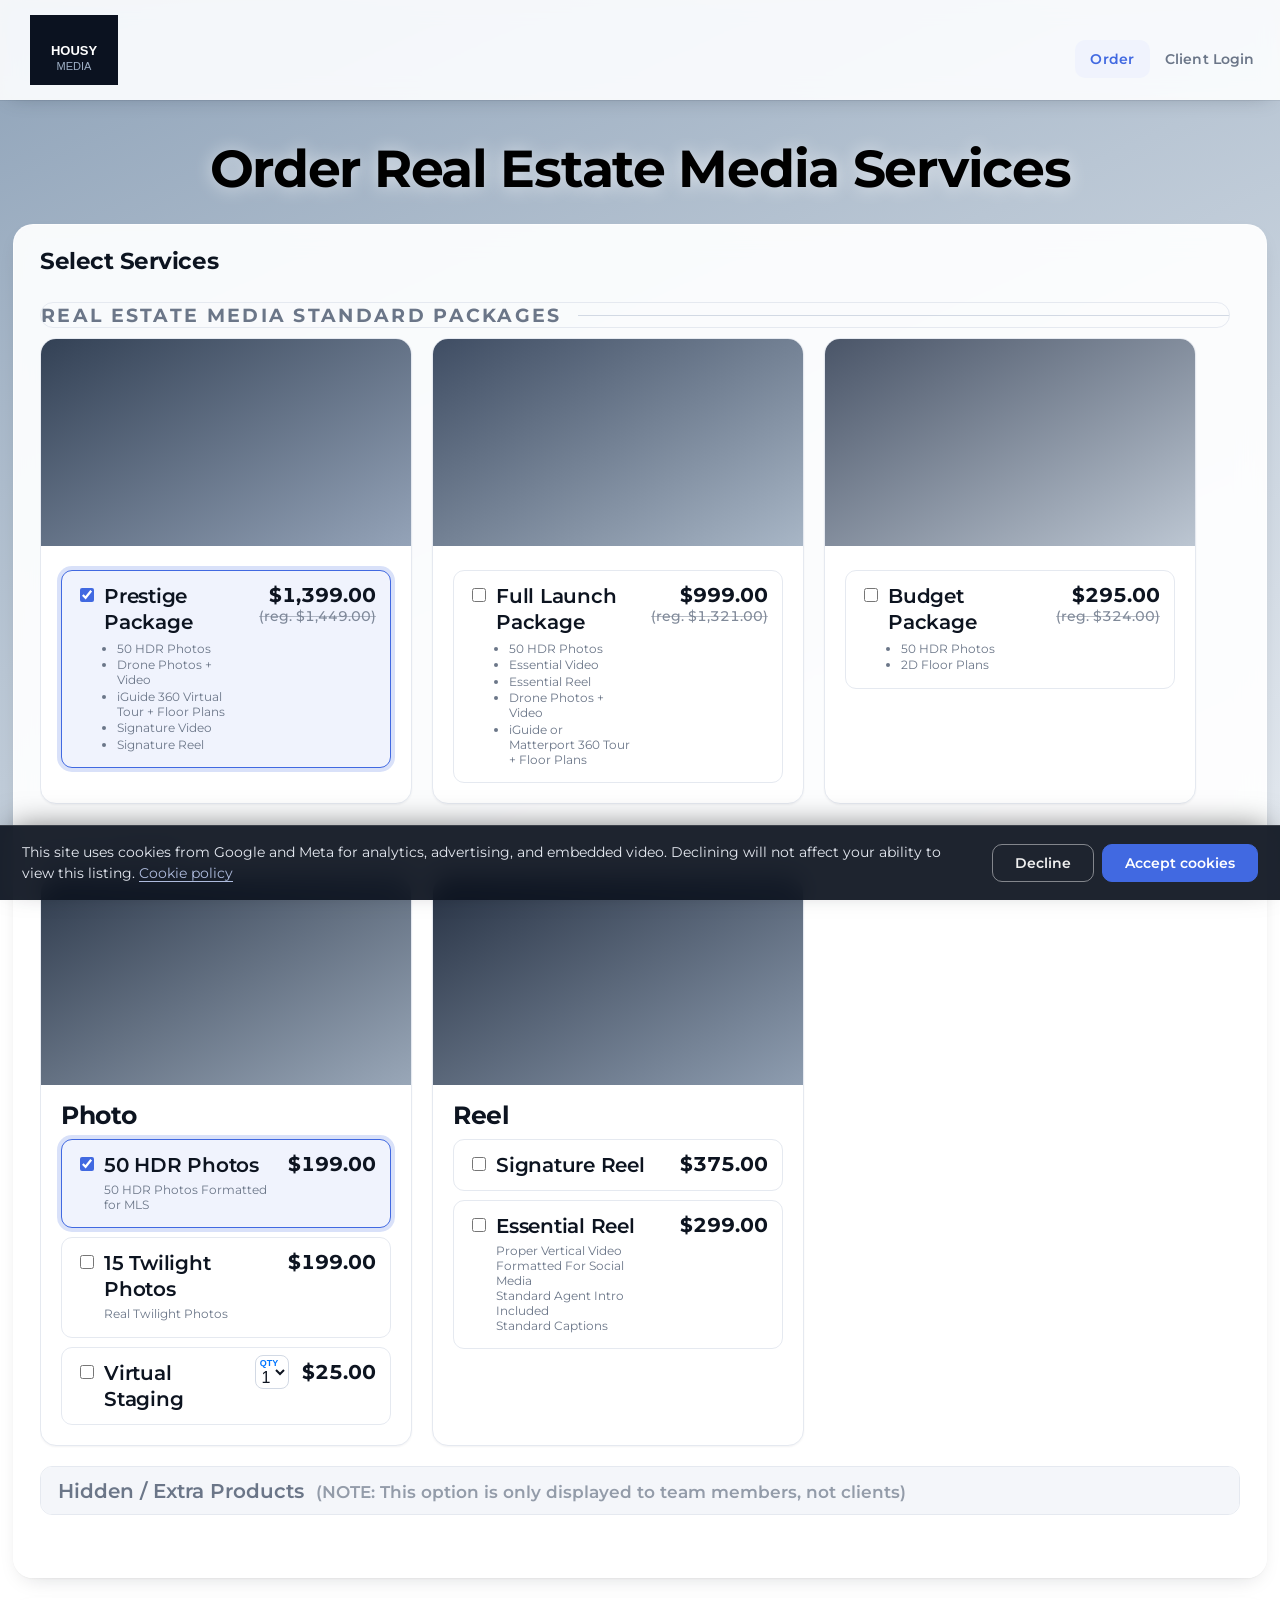
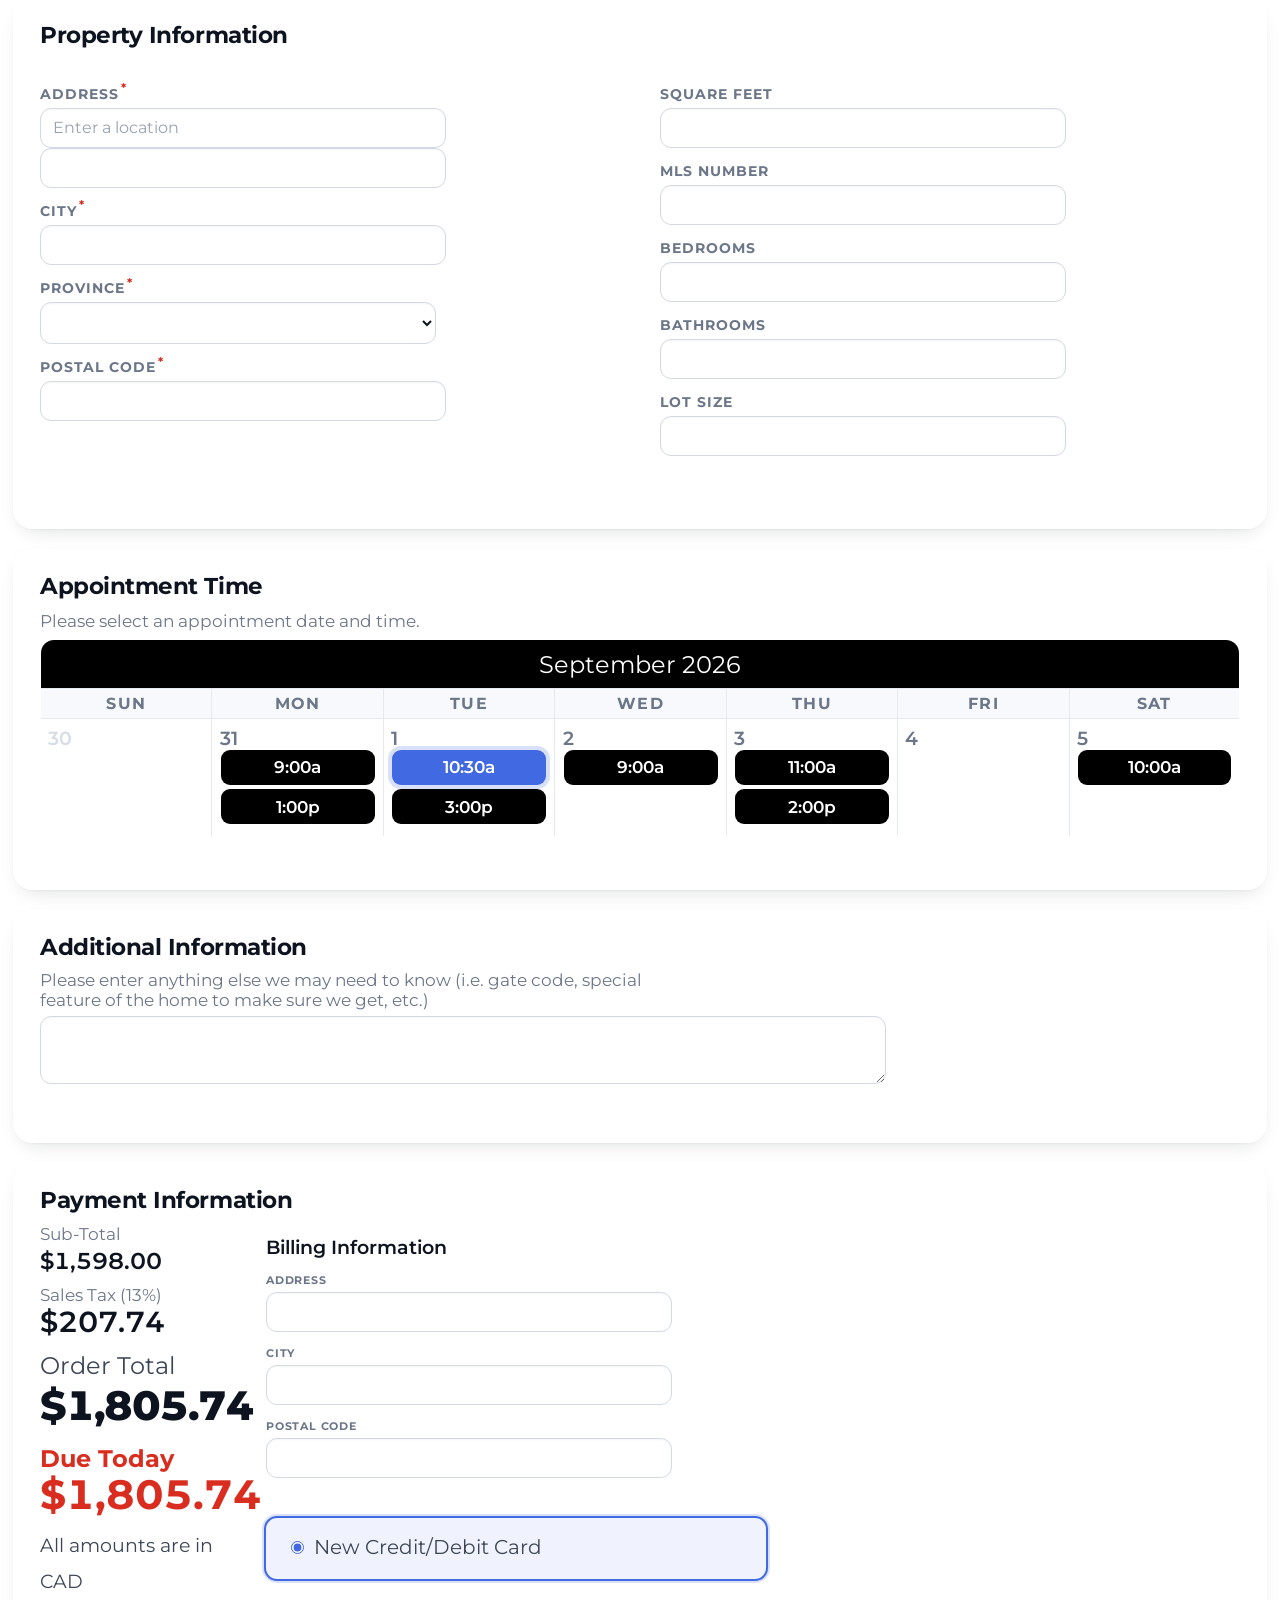
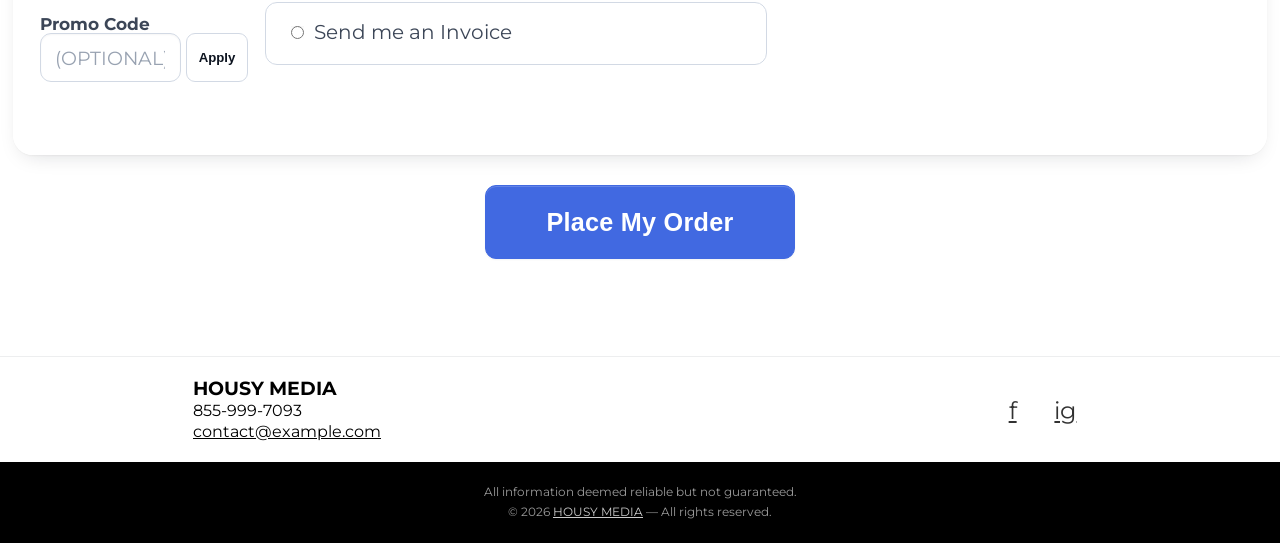
==== commit 295bd232: "Style the cookie banner and team panels; fix thumbnail ratio Refinements derived from the live page " ====
--- a/preview/hdpics-order.html
+++ b/preview/hdpics-order.html
@@ -281,6 +281,12 @@
         </div>
       </div>
 
+
+<div class="allproducts closed" style="background:#fdfdfd; box-shadow:0 0 1px #aaa, 1px 1px 1px #ddd; margin:10px; width:100%;">
+  <div class="titlebar" style="background:#f0f0f0; cursor:pointer; font-size:0.85em; padding:0.15em 0.5em;">
+    Hidden / Extra Products &nbsp;<span style="font-size:0.85em; opacity:0.7;">(NOTE: This option is only displayed to team members, not clients)</span>
+  </div>
+</div>
     </div>
   </div>
 </div>
@@ -444,5 +450,13 @@
   </div>
 </div>
 
+
+<div id="hdph-cb" style="display:flex;position:fixed;bottom:0;left:0;right:0;z-index:2147483647;background:#1a1a1a;color:#f0f0f0;padding:14px 20px;font-family:-apple-system,BlinkMacSystemFont,'Segoe UI',Helvetica,sans-serif;font-size:15px;line-height:1.5;box-shadow:0 -2px 16px rgba(0,0,0,.5);align-items:center;gap:16px;flex-wrap:wrap;">
+  <p style="flex:1;margin:0;min-width:220px;">This site uses cookies from Google and Meta for analytics, advertising, and embedded video. Declining will not affect your ability to view this listing. <a href="#" style="color:#aaa;white-space:nowrap;">Cookie policy</a></p>
+  <div style="display:flex;gap:8px;flex-shrink:0;">
+    <button onclick="hdphConsentDecline()" style="background:none;border:1px solid rgba(255,255,255,0.45);color:#f0f0f0;padding:7px 20px;border-radius:4px;cursor:pointer;font-size:14px;font-family:inherit;">Decline</button>
+    <button onclick="hdphConsentAccept()" style="background:none;border:1px solid rgba(255,255,255,0.45);color:#f0f0f0;padding:7px 20px;border-radius:4px;cursor:pointer;font-size:14px;font-family:inherit;">Accept cookies</button>
+  </div>
+</div>
 </body>
 </html>
--- a/css/order-makeover.css
+++ b/css/order-makeover.css
@@ -220,7 +220,6 @@
   display: block;
   width: 100% !important;
   height: auto !important;
-  aspect-ratio: 370 / 207;
   object-fit: cover;
   border-radius: 0 !important;
 }
@@ -612,6 +611,71 @@
   .cart-order button.placeorder:hover { transform: none; }
 }
 
+/* --------------------------------------------------------------------------
+   14. Cookie consent banner — the first thing every new client sees
+   -------------------------------------------------------------------------- */
+#hdph-cb {
+  background: rgba(13, 20, 32, .93) !important;
+  backdrop-filter: saturate(140%) blur(12px);
+  -webkit-backdrop-filter: saturate(140%) blur(12px);
+  border-top: 1px solid rgba(255, 255, 255, .12) !important;
+  box-shadow: 0 -8px 32px -12px rgba(0, 0, 0, .6) !important;
+  font-family: 'Montserrat', sans-serif !important;
+  font-size: 14px !important;
+  padding: 16px 22px !important;
+}
+#hdph-cb p { color: #e6eaf2 !important; }
+#hdph-cb a { color: #aebbdd !important; text-underline-offset: 3px; }
+#hdph-cb a:hover { color: #fff !important; }
+
+#hdph-cb button {
+  font-family: 'Montserrat', sans-serif !important;
+  font-weight: 600 !important;
+  border-radius: 10px !important;
+  padding: 9px 22px !important;
+  transition: background-color var(--hm-fast), border-color var(--hm-fast),
+              transform var(--hm-fast);
+}
+#hdph-cb button:hover { transform: translateY(-1px); }
+
+#hdph-cb button[onclick*="Accept"] {
+  background: var(--hm-brand) !important;
+  border-color: var(--hm-brand) !important;
+  color: #fff !important;
+}
+#hdph-cb button[onclick*="Decline"]:hover {
+  background: rgba(255, 255, 255, .12) !important;
+  border-color: rgba(255, 255, 255, .6) !important;
+}
+
+/* --------------------------------------------------------------------------
+   15. Team-only panels — visible to you, not to clients, but tidy anyway
+   -------------------------------------------------------------------------- */
+.cart-products .allproducts {
+  border: 1px solid var(--hm-border);
+  border-radius: 12px !important;
+  box-shadow: none !important;
+  overflow: hidden;
+}
+.cart-products .allproducts .titlebar {
+  background: #f4f6fa !important;
+  color: var(--hm-muted);
+  font-weight: 600;
+  padding: .55em .85em !important;
+}
+
+.cart-location .admin-warning {
+  border-radius: var(--hm-radius-sm);
+  border-color: color-mix(in srgb, var(--hm-danger) 35%, #fff) !important;
+  background: color-mix(in srgb, var(--hm-danger) 7%, #fff) !important;
+  color: var(--hm-danger) !important;
+  padding: .7em 1em !important;
+}
+
+.cart-gcal .skipsched, .cart-order .content > div:first-child {
+  color: var(--hm-muted) !important;
+}
+
 @media print {
   body { background: #fff !important; }
   .brandheader .nav, .cart-order, .footer { display: none !important; }
